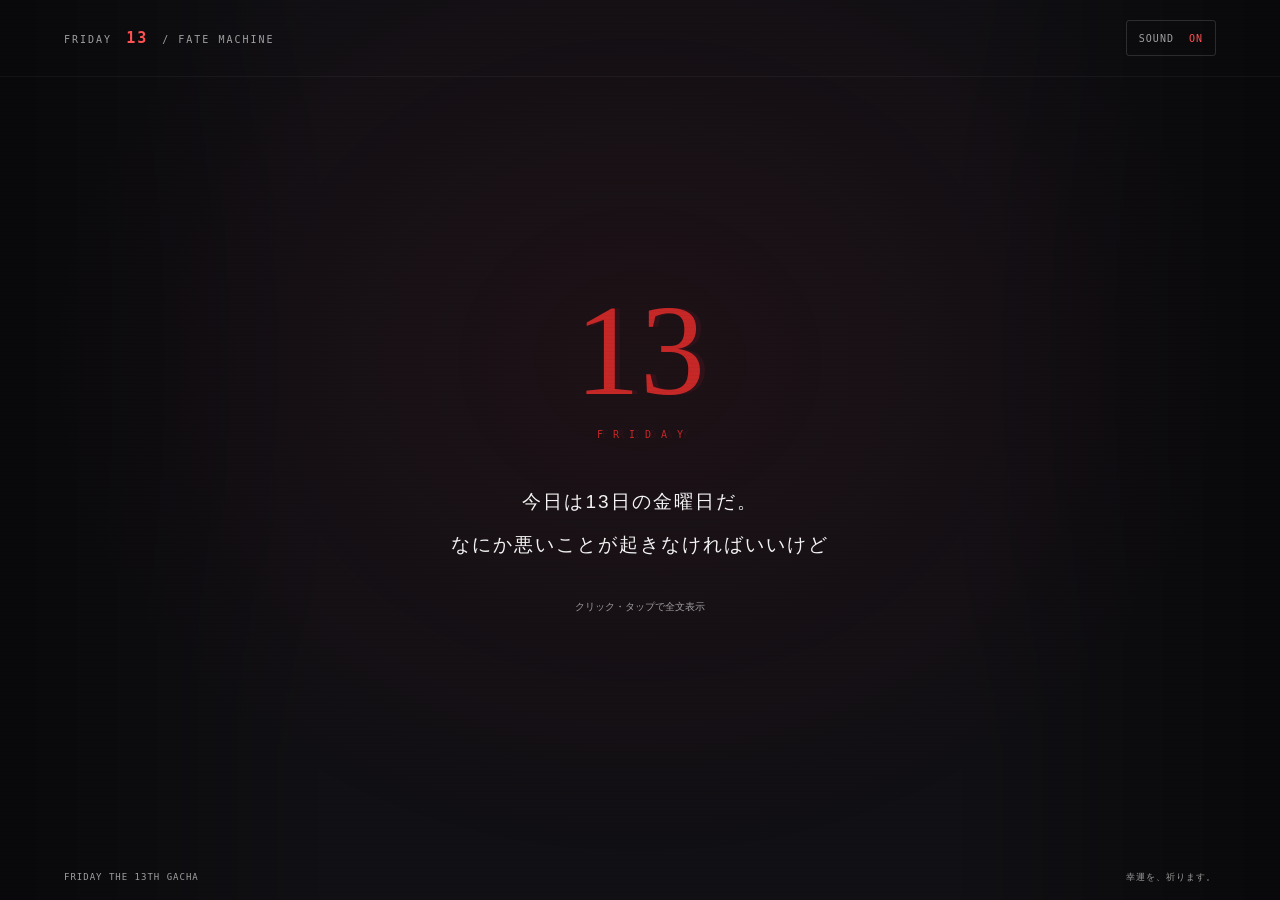
==== index.html @ c7c185b9 "Implement Friday the 13th gacha game" ====
<!doctype html>
<html lang="ja">
<head>
  <meta charset="utf-8">
  <meta name="viewport" content="width=device-width, initial-scale=1">
  <meta name="theme-color" content="#111014">
  <meta name="description" content="今日は13日の金曜日。3つのスロットが決める、あなたの理不尽な運命。750通りのホラーガチャ。">
  <title>13日の金曜日ガチャ</title>
  <link rel="stylesheet" href="./style.css">
  <script src="./script.js" defer></script>
</head>
<body>
  <div class="ambient" aria-hidden="true"></div>
  <header class="topbar"><span class="brand">FRIDAY <b>13</b> / FATE MACHINE</span><button id="sound" class="sound" aria-pressed="true" aria-label="音声をオフにする">SOUND <span>ON</span></button></header>
  <main>
    <section id="intro" class="intro" aria-label="導入">
      <div class="date-mark" aria-hidden="true">13<span>FRIDAY</span></div>
      <p id="intro-text" aria-live="polite"></p>
      <p class="intro-hint">クリック・タップで全文表示</p>
      <button id="next" class="primary" hidden>次へ <span aria-hidden="true">→</span></button>
    </section>
    <section id="game" hidden aria-label="運命のスロット">
      <div class="heading"><p class="eyebrow"><span class="signal"></span> THE UNLUCKIEST DAY OF YOUR LIFE</p><h1>13日の金曜日<span>ガチャ</span></h1><p class="subtitle">悪い予感ほど、よく当たる。</p></div>
      <div class="machine">
        <div class="machine-top"><span>FATE SELECTOR</span><span>NO. 013 <i aria-hidden="true">●</i></span></div>
        <div class="slots" aria-label="抽選スロット">
          <div class="slot"><div class="slot-label"><span>01</span> 誰に</div><div class="window"><div class="reel">？？？</div></div><div class="slot-light"></div></div>
          <div class="slot"><div class="slot-label"><span>02</span> 何をされて</div><div class="window"><div class="reel">？？？</div></div><div class="slot-light"></div></div>
          <div class="slot"><div class="slot-label"><span>03</span> どうなる</div><div class="window"><div class="reel">？？？</div></div><div class="slot-light"></div></div>
        </div>
        <div class="machine-bottom"><span>750 POSSIBLE FATES</span><span>運命に、例外はない。</span></div>
      </div>
      <div class="controls"><p id="spin-status" role="status">心の準備は、できましたか。</p><button id="spin" class="primary">運命を決める <span aria-hidden="true">↗</span></button><button id="skip" class="secondary" hidden>スキップ →</button></div>
      <p class="fineprint">誰に × 何をされて × どうなる<br>あなたを待つ、750通りの理不尽。</p>
    </section>
    <section id="result" class="result" hidden aria-label="抽選結果">
      <p class="eyebrow">YOUR FATE HAS BEEN SEALED</p><p class="result-lead">あなたは……</p>
      <div id="result-text" class="result-text" role="status"><p id="subject"></p><p id="action"></p><p id="outcome"></p></div>
      <p class="result-caption">これも、13日の金曜日のせい。</p>
      <div class="result-controls"><button id="again" class="primary">もう一度回す <span aria-hidden="true">↻</span></button><div class="share-row"><button id="save" class="secondary">↓ 画像を保存</button><button id="share" class="secondary">Xで共有 ↗</button></div></div>
      <p class="fineprint">画像は保存してから、投稿に添付できます。</p>
      <div id="fallback" hidden><label for="share-copy">投稿文をコピーして共有してください</label><textarea id="share-copy" readonly rows="5"></textarea><button id="copy" class="secondary">投稿文をコピー</button></div>
      <div id="image-fallback" hidden><p>画像を長押し、または右クリックで保存できます。</p><img id="saved-image" alt="今回の運命の結果画像"></div>
      <p id="notice" role="status"></p>
    </section>
  </main>
  <footer><span>FRIDAY THE 13TH GACHA</span><span>幸運を、祈ります。</span></footer>
  <div id="effect" aria-hidden="true"></div><div id="particles" aria-hidden="true"></div>
</body>
</html>
---- style.css ----
@charset "UTF-8";
:root{color-scheme:dark;--bg:#111014;--panel:#241c24;--red:#c62828;--bright:#ff5252;--text:#f5f5f5;--muted:#a0a0a0}
*{box-sizing:border-box} [hidden]{display:none!important} body{margin:0;background:var(--bg);color:var(--text);font-family:"Noto Sans JP","Yu Gothic",Meiryo,sans-serif;min-height:100svh;display:flex;flex-direction:column;overflow-x:hidden}body:before{content:"";position:fixed;inset:0;pointer-events:none;z-index:5;background:repeating-linear-gradient(transparent 0 3px,#00000012 3px 4px);opacity:.4}.ambient{position:fixed;inset:0;z-index:-1;background:radial-gradient(ellipse at 50% 40%,#581a232f,transparent 65%),linear-gradient(90deg,#0007,transparent 25% 75%,#0007)}button{font:inherit;color:inherit;cursor:pointer;touch-action:manipulation;min-height:48px;border-radius:3px}button:focus-visible,textarea:focus-visible{outline:3px solid #81d4fa;outline-offset:5px}button:disabled{cursor:wait;opacity:.6}.topbar,footer{display:flex;align-items:center;justify-content:space-between;padding:20px 5vw;gap:12px;font:10px/1.5 monospace;letter-spacing:2px;color:var(--muted)}.topbar{border-bottom:1px solid #ffffff0c}.brand b{color:var(--bright);font-size:15px;margin:0 6px}.sound{border:1px solid #ffffff24;background:transparent;padding:0 12px;font:10px monospace;letter-spacing:1px;min-height:36px}.sound span{color:var(--bright);margin-left:8px}main{width:min(720px,calc(100% - 32px));margin:auto; padding:34px 0;position:relative}footer{font-size:9px;letter-spacing:1px;padding-top:16px;padding-bottom:16px}.heading{text-align:center;margin-bottom:30px}.eyebrow{font:10px/1.6 monospace;letter-spacing:3px;color:var(--bright)}.signal{display:inline-block;width:5px;height:5px;background:var(--bright);margin:0 8px 2px 0;box-shadow:0 0 12px var(--red)}h1{font-size:clamp(29px,6vw,49px);font-weight:900;letter-spacing:-2px;margin:16px 0 10px}h1 span{color:var(--bright);margin-left:10px}.subtitle{font-size:12px;letter-spacing:4px;color:#b9aeb6}.machine{position:relative;padding:20px 24px 16px;background:linear-gradient(145deg,#2e242c,#1c171e);border:1px solid #59404a;border-radius:9px;box-shadow:0 18px 60px #0008,inset 0 1px #ffffff16}.machine:before,.machine:after{content:"+";position:absolute;top:5px;font:12px monospace;color:#80616c}.machine:before{left:8px}.machine:after{right:8px}.machine-top,.machine-bottom{display:flex;justify-content:space-between;gap:12px;font:9px monospace;letter-spacing:2px;color:#ae929e}.machine-top{padding-bottom:20px}.machine-top i{color:var(--bright);font-style:normal;margin-left:9px}.machine-bottom{padding-top:18px;font-size:8px;letter-spacing:1px}.slots{display:grid;grid-template-columns:repeat(3,minmax(0,1fr));gap:12px}.slot-label{font-size:11px;color:#dbccd4;display:flex;gap:10px;align-items:center;margin-bottom:9px}.slot-label span{font:9px monospace;color:#a98391}.window{height:160px;background:linear-gradient(#08070b,#19131a 50%,#08070b);border:1px solid #6b414c;border-radius:3px;overflow:hidden;display:flex;align-items:center;justify-content:center;box-shadow:inset 0 12px 24px #0009;position:relative}.window:after{content:"";position:absolute;inset:0;pointer-events:none;background:linear-gradient(#0006,transparent 30% 70%,#0006)}.reel{text-align:center;font-size:clamp(15px,3.2vw,24px);font-weight:800;line-height:1.55;overflow-wrap:anywhere;width:100%;padding:8px;position:relative}.slot-light{width:24px;height:3px;background:#50303b;margin:12px auto 0;border-radius:4px}.slot.stopped .slot-light{background:var(--bright);box-shadow:0 0 12px #ff525280}.slot.stopped .window{animation:stop-flash .35s}.slot.stopped .reel{animation:bounce .3s}.slot.spinning .reel{animation:roll var(--speed,90ms) linear infinite;filter:blur(.6px)}.controls{text-align:center;margin-top:25px}.controls p{font-size:12px;color:#c1abb5;min-height:20px;letter-spacing:2px}.primary{width:min(100%,340px);background:linear-gradient(#ce3035,#a41d25);border:1px solid #ee595959;box-shadow:0 6px 25px #9c102329,inset 0 1px #ffffff24;padding:17px 24px;font-size:15px;font-weight:700;letter-spacing:3px;display:inline-flex;justify-content:space-between;align-items:center;gap:16px}.primary:hover{background:#df353d}.secondary{background:#ffffff04;border:1px solid #ffffff26;padding:12px 18px;font-size:12px;letter-spacing:1px}.secondary:hover{background:#ffffff0e}.fineprint{text-align:center;font-size:10px;line-height:1.9;letter-spacing:1px;color:var(--muted);margin:23px 0 0}.intro{text-align:center;padding:20px 0}.date-mark{font:130px/.9 Georgia,serif;color:#c62828;text-shadow:5px 0 #6e182940}.date-mark span{display:block;font:10px monospace;letter-spacing:10px;margin-top:20px;padding-left:10px}#intro-text{font-size:clamp(14px,3.4vw,19px);line-height:2.3;letter-spacing:2px;white-space:pre-line;min-height:110px;margin:40px 0 8px}.intro-hint{font-size:10px;color:#a0a0a0;margin-bottom:26px}.result{text-align:center;padding:15px 0}.result-lead{font-size:16px;letter-spacing:4px;margin:30px 0 20px}.result-text p{margin:8px 0;font-size:clamp(24px,5vw,36px);font-weight:700;overflow-wrap:anywhere}.result-text #outcome{font-size:clamp(35px,7.8vw,64px);font-weight:900;line-height:1.35;color:var(--bright);margin-top:15px}.result-caption{font-size:11px;color:var(--muted);letter-spacing:2px;margin:30px 0}.result-controls{max-width:340px;margin:auto}.share-row{display:flex;gap:10px;margin-top:12px}.share-row button{flex:1}.result[data-outcome="成仏"] #outcome{color:#81d4fa;text-shadow:0 0 35px #81d4fa50}.result[data-outcome="なぜか大丈夫だった"] #outcome{color:#66bb6a;font-size:clamp(27px,6vw,46px)}.aged main{filter:grayscale(1)}.aged #outcome{animation:fade-in 1s}.result[data-outcome="老衰"] #outcome{color:#d8d8d8}#effect,#particles{position:fixed;inset:0;pointer-events:none;z-index:10}#effect.death{background:#000;animation:veil .7s both}#effect.ascend{background:#a9e9ff;animation:flash .6s both}#effect.blast{background:#b31c28;animation:flash .35s both}#effect.alive{background:#66bb6a;animation:flash .45s both}body.shake main{animation:shake .4s}.particle{position:absolute;left:50%;top:50%;width:5px;height:5px;background:var(--particle-color);border-radius:50%;animation:particle .9s ease-out forwards;box-shadow:0 0 10px currentColor}#fallback,#image-fallback{margin:20px auto;max-width:420px;font-size:12px}textarea{display:block;width:100%;margin:12px 0;padding:12px;background:#211a22;color:white;border:1px solid #60434f}#saved-image{width:100%;height:auto}#notice{font-size:12px;color:#d3bec8}
@keyframes roll{from{transform:translateY(-70%);opacity:.4}to{transform:translateY(70%);opacity:.8}}@keyframes bounce{0%{transform:translateY(-15px)}60%{transform:translateY(5px)}100%{transform:translateY(0)}}@keyframes stop-flash{0%{box-shadow:inset 0 0 45px #ff525280}100%{box-shadow:inset 0 12px 24px #0009}}@keyframes veil{0%,15%{opacity:1}100%{opacity:0}}@keyframes flash{0%{opacity:.3}100%{opacity:0}}@keyframes fade-in{from{opacity:0}to{opacity:1}}@keyframes shake{0%,100%{transform:translate(0)}20%{transform:translate(-8px,4px)}40%{transform:translate(7px,-5px)}60%{transform:translate(-6px,-2px)}80%{transform:translate(5px,3px)}}@keyframes particle{to{transform:translate(var(--x),var(--y));opacity:0}}
@media(max-width:480px){.topbar{padding:12px 16px}.brand{font-size:8px;letter-spacing:1px}main{padding:24px 0}.heading{margin-bottom:24px}.eyebrow{font-size:8px;letter-spacing:1.5px}.machine{padding:20px 12px 14px}.slots{gap:7px}.slot-label{font-size:10px;gap:5px}.window{height:140px}.machine-bottom{font-size:7px;letter-spacing:.4px}.subtitle{letter-spacing:2px}footer{padding:14px 16px;font-size:8px}.result-lead{margin-top:20px}.date-mark{font-size:110px}}
@media(prefers-reduced-motion:reduce){*,*:before,*:after{animation:none!important;transition:none!important}.slot.spinning .reel{filter:none}#effect,#particles{display:none}}
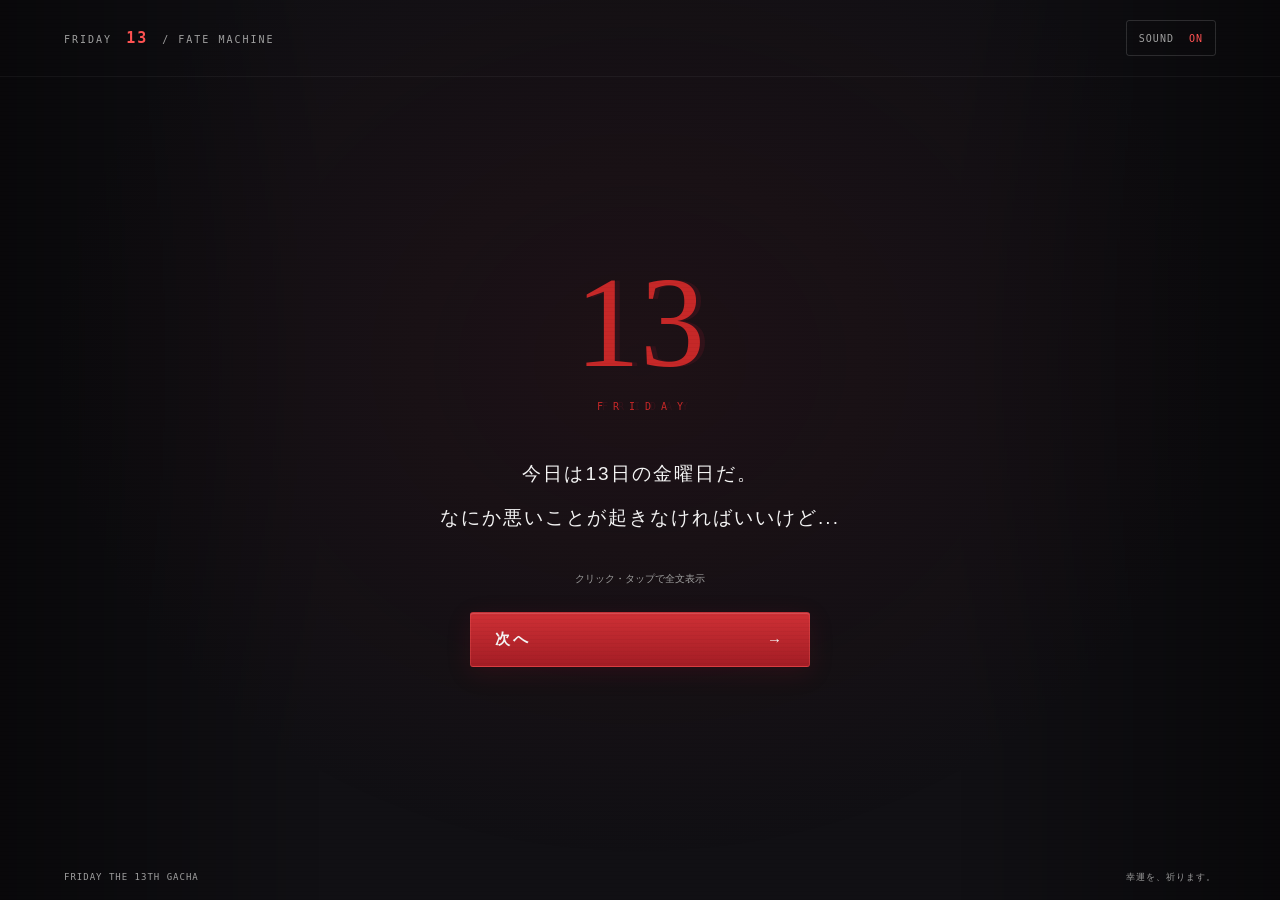
==== commit 199ddde5: "add icon" ====
--- a/index.html
+++ b/index.html
@@ -7,6 +7,7 @@
   <meta name="description" content="今日は13日の金曜日。3つのスロットが決める、あなたの理不尽な運命。750通りのホラーガチャ。">
   <title>13日の金曜日ガチャ</title>
   <link rel="stylesheet" href="./style.css">
+  <link rel="stylesheet" href="./icons.css">
   <script src="./script.js" defer></script>
 </head>
 <body>
@@ -35,6 +36,7 @@
     </section>
     <section id="result" class="result" hidden aria-label="抽選結果">
       <p class="eyebrow">YOUR FATE HAS BEEN SEALED</p><p class="result-lead">あなたは……</p>
+      <div id="result-icons" class="result-icons" aria-hidden="true"></div>
       <div id="result-text" class="result-text" role="status"><p id="subject"></p><p id="action"></p><p id="outcome"></p></div>
       <p class="result-caption">これも、13日の金曜日のせい。</p>
       <div class="result-controls"><button id="again" class="primary">もう一度回す <span aria-hidden="true">↻</span></button><div class="share-row"><button id="save" class="secondary">↓ 画像を保存</button><button id="share" class="secondary">Xで共有 ↗</button></div></div>
--- a/icons.css
+++ b/icons.css
@@ -0,0 +1,27 @@
+/* SVG artwork lives in icon/*.svg; CSS controls only sizing and motion. */
+.fate-icon { display:inline-block; width:64px; height:64px; flex:none; object-fit:contain; vertical-align:middle; }
+.reel { display:flex; flex-direction:column; align-items:center; justify-content:center; gap:10px; }
+.reel-label { display:flex; align-items:center; justify-content:center; min-height:3.1em; line-height:1.5; width:100%; font-size:clamp(13px,2.8vw,20px); }
+.window { height:190px; }
+.result-icons { display:flex; justify-content:center; gap:28px; margin:16px 0 20px; }
+.result-icons .fate-icon { width:76px; height:76px; filter:drop-shadow(0 0 12px #ffffff12); }
+.slot.stopped .fate-icon { animation:icon-stop .4s ease-out; }
+@keyframes icon-stop { 0% { filter:drop-shadow(0 0 10px #ff5252); opacity:.5; } 100% { filter:none; opacity:1; } }
+.result-icons .icon-death { animation:icon-death .65s both; }
+.result-icons .icon-old-age { animation:fade-in 1s both; }
+.result-icons .icon-ascended { animation:icon-rise .8s both; }
+.result-icons .icon-exploded { animation:bounce .4s both; }
+.result-icons .icon-survived { animation:bounce .5s both; }
+@keyframes icon-death { 0%,25% { opacity:0; } 100% { opacity:1; } }
+@keyframes icon-rise { from { transform:translateY(12px); opacity:0; } to { transform:translateY(0); opacity:1; } }
+@media(max-width:480px) {
+  .window { height:180px; }
+  .reel { padding:5px; gap:7px; }
+  .result-icons { gap:20px; }
+  .result-icons .fate-icon { width:64px; height:64px; }
+  .reel-label { font-size:13px; min-height:4.5em; }
+  .reel .fate-icon { width:56px; height:56px; }
+}
+@media(prefers-reduced-motion:reduce) {
+  .slot.stopped .fate-icon,.result-icons .fate-icon { animation:none!important; }
+}
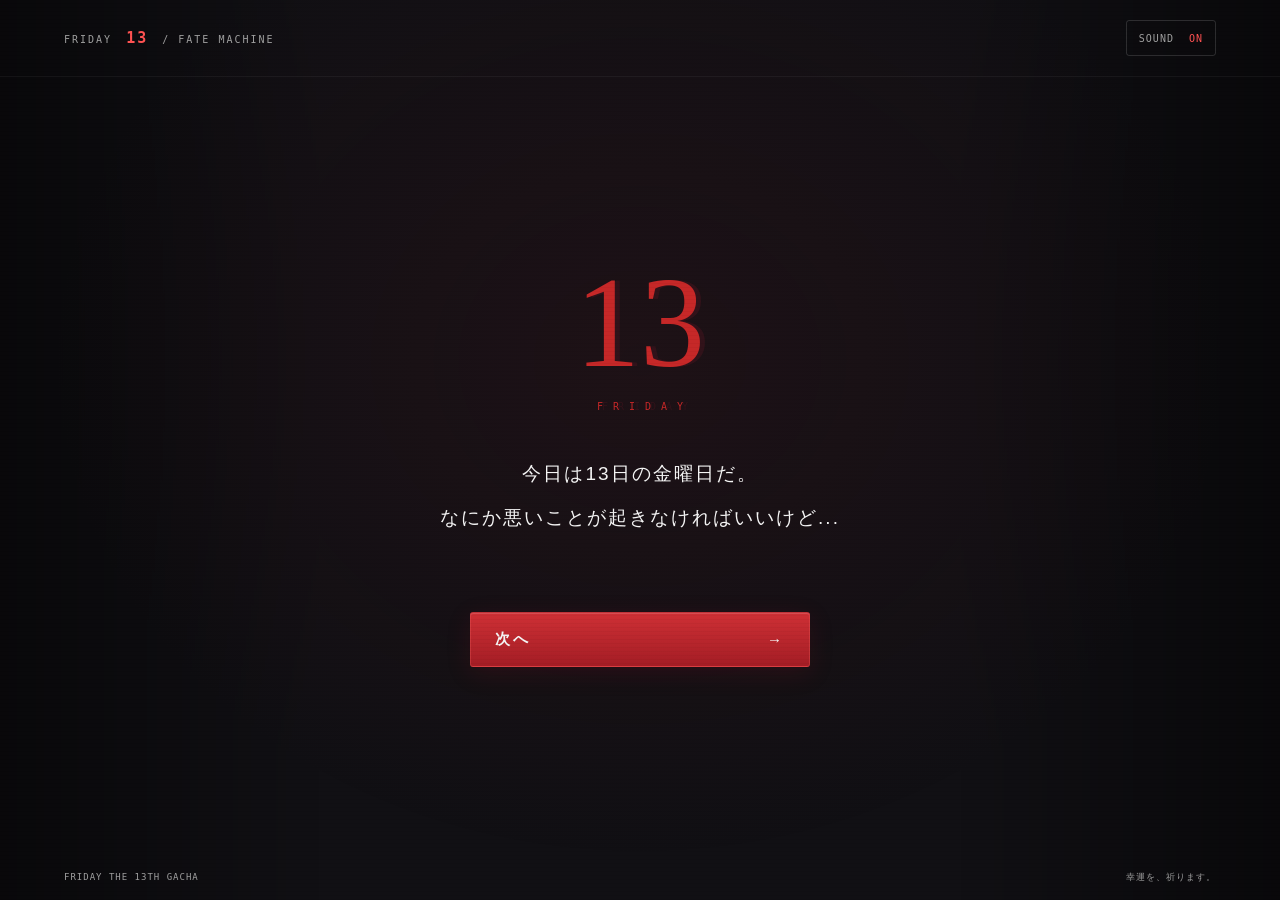
==== commit cfe3ea22: "fix bug" ====
--- a/index.html
+++ b/index.html
@@ -1,52 +1,292 @@
+
 <!doctype html>
 <html lang="ja">
+
 <head>
   <meta charset="utf-8">
   <meta name="viewport" content="width=device-width, initial-scale=1">
   <meta name="theme-color" content="#111014">
-  <meta name="description" content="今日は13日の金曜日。3つのスロットが決める、あなたの理不尽な運命。750通りのホラーガチャ。">
+  <meta
+    name="description"
+    content="今日は13日の金曜日。3つのスロットが決める、あなたの理不尽な運命。750通りのホラーガチャ。"
+  >
+
   <title>13日の金曜日ガチャ</title>
+
   <link rel="stylesheet" href="./style.css">
   <link rel="stylesheet" href="./icons.css">
   <script src="./script.js" defer></script>
 </head>
+
 <body>
   <div class="ambient" aria-hidden="true"></div>
-  <header class="topbar"><span class="brand">FRIDAY <b>13</b> / FATE MACHINE</span><button id="sound" class="sound" aria-pressed="true" aria-label="音声をオフにする">SOUND <span>ON</span></button></header>
+
+  <!-- ヘッダー -->
+  <header class="topbar">
+    <span class="brand">
+      FRIDAY <b>13</b> / FATE MACHINE
+    </span>
+
+    <button
+      id="sound"
+      class="sound"
+      aria-pressed="true"
+      aria-label="音声をオフにする"
+    >
+      SOUND <span>ON</span>
+    </button>
+  </header>
+
   <main>
+
+    <!-- 導入画面 -->
     <section id="intro" class="intro" aria-label="導入">
-      <div class="date-mark" aria-hidden="true">13<span>FRIDAY</span></div>
+      <div class="date-mark" aria-hidden="true">
+        13
+        <span>FRIDAY</span>
+      </div>
+
       <p id="intro-text" aria-live="polite"></p>
-      <p class="intro-hint">クリック・タップで全文表示</p>
-      <button id="next" class="primary" hidden>次へ <span aria-hidden="true">→</span></button>
+
+      <p class="intro-hint">
+        クリック・タップで全文表示
+      </p>
+
+      <button id="next" class="primary" hidden>
+        次へ
+        <span aria-hidden="true">→</span>
+      </button>
     </section>
+
+    <!-- ガチャ画面 -->
     <section id="game" hidden aria-label="運命のスロット">
-      <div class="heading"><p class="eyebrow"><span class="signal"></span> THE UNLUCKIEST DAY OF YOUR LIFE</p><h1>13日の金曜日<span>ガチャ</span></h1><p class="subtitle">悪い予感ほど、よく当たる。</p></div>
+
+      <!-- タイトル -->
+      <div class="heading">
+        <p class="eyebrow">
+          <span class="signal"></span>
+          THE UNLUCKIEST DAY OF YOUR LIFE
+        </p>
+
+        <h1>
+          13日の金曜日<span>ガチャ</span>
+        </h1>
+
+        <p class="subtitle">
+          悪い予感ほど、よく当たる。
+        </p>
+      </div>
+
+      <!-- スロットマシン -->
       <div class="machine">
-        <div class="machine-top"><span>FATE SELECTOR</span><span>NO. 013 <i aria-hidden="true">●</i></span></div>
+
+        <div class="machine-top">
+          <span>FATE SELECTOR</span>
+          <span>
+            NO. 013
+            <i aria-hidden="true">●</i>
+          </span>
+        </div>
+
         <div class="slots" aria-label="抽選スロット">
-          <div class="slot"><div class="slot-label"><span>01</span> 誰に</div><div class="window"><div class="reel">？？？</div></div><div class="slot-light"></div></div>
-          <div class="slot"><div class="slot-label"><span>02</span> 何をされて</div><div class="window"><div class="reel">？？？</div></div><div class="slot-light"></div></div>
-          <div class="slot"><div class="slot-label"><span>03</span> どうなる</div><div class="window"><div class="reel">？？？</div></div><div class="slot-light"></div></div>
-        </div>
-        <div class="machine-bottom"><span>750 POSSIBLE FATES</span><span>運命に、例外はない。</span></div>
-      </div>
-      <div class="controls"><p id="spin-status" role="status">心の準備は、できましたか。</p><button id="spin" class="primary">運命を決める <span aria-hidden="true">↗</span></button><button id="skip" class="secondary" hidden>スキップ →</button></div>
-      <p class="fineprint">誰に × 何をされて × どうなる<br>あなたを待つ、750通りの理不尽。</p>
+
+          <!-- スロット1：誰に -->
+          <div class="slot">
+            <div class="slot-label">
+              <span>01</span>
+              誰に
+            </div>
+
+            <div class="window">
+              <div class="reel">？？？</div>
+            </div>
+
+            <div class="slot-light"></div>
+          </div>
+
+          <!-- スロット2：何をされて -->
+          <div class="slot">
+            <div class="slot-label">
+              <span>02</span>
+              何をされて
+            </div>
+
+            <div class="window">
+              <div class="reel">？？？</div>
+            </div>
+
+            <div class="slot-light"></div>
+          </div>
+
+          <!-- スロット3：どうなる -->
+          <div class="slot">
+            <div class="slot-label">
+              <span>03</span>
+              どうなる
+            </div>
+
+            <div class="window">
+              <div class="reel">？？？</div>
+            </div>
+
+            <div class="slot-light"></div>
+          </div>
+
+        </div>
+
+        <div class="machine-bottom">
+          <span>750 POSSIBLE FATES</span>
+          <span>運命に、例外はない。</span>
+        </div>
+      </div>
+
+      <!-- ガチャ操作 -->
+      <div class="controls">
+        <p id="spin-status" role="status">
+          心の準備は、できましたか。
+        </p>
+
+        <button id="spin" class="primary">
+          運命を決める
+          <span aria-hidden="true">↗</span>
+        </button>
+
+        <button id="skip" class="secondary" hidden>
+          スキップ →
+        </button>
+      </div>
+
+      <p class="fineprint">
+        誰に × 何をされて × どうなる
+        <br>
+        あなたを待つ、750通りの理不尽。
+      </p>
+
     </section>
-    <section id="result" class="result" hidden aria-label="抽選結果">
-      <p class="eyebrow">YOUR FATE HAS BEEN SEALED</p><p class="result-lead">あなたは……</p>
-      <div id="result-icons" class="result-icons" aria-hidden="true"></div>
-      <div id="result-text" class="result-text" role="status"><p id="subject"></p><p id="action"></p><p id="outcome"></p></div>
-      <p class="result-caption">これも、13日の金曜日のせい。</p>
-      <div class="result-controls"><button id="again" class="primary">もう一度回す <span aria-hidden="true">↻</span></button><div class="share-row"><button id="save" class="secondary">↓ 画像を保存</button><button id="share" class="secondary">Xで共有 ↗</button></div></div>
-      <p class="fineprint">画像は保存してから、投稿に添付できます。</p>
-      <div id="fallback" hidden><label for="share-copy">投稿文をコピーして共有してください</label><textarea id="share-copy" readonly rows="5"></textarea><button id="copy" class="secondary">投稿文をコピー</button></div>
-      <div id="image-fallback" hidden><p>画像を長押し、または右クリックで保存できます。</p><img id="saved-image" alt="今回の運命の結果画像"></div>
+
+    <!-- 結果画面 -->
+    <section
+      id="result"
+      class="result"
+      hidden
+      aria-label="抽選結果"
+    >
+
+      <p class="eyebrow">
+        YOUR FATE HAS BEEN SEALED
+      </p>
+
+      <p class="result-lead">
+        あなたは……
+      </p>
+
+      <!-- 結果アイコン -->
+      <div
+        id="result-icons"
+        class="result-icons"
+        aria-hidden="true"
+      ></div>
+
+      <!-- 結果テキスト -->
+      <div
+        id="result-text"
+        class="result-text"
+        role="status"
+      >
+        <p id="subject"></p>
+        <p id="action"></p>
+        <p id="outcome"></p>
+      </div>
+
+      <p class="result-caption">
+        これも、13日の金曜日のせい。
+      </p>
+
+      <!-- 結果画面の操作 -->
+      <div class="result-controls">
+
+        <button id="share" class="primary">
+          結果をシェアする ↗
+        </button>
+
+        <div class="share-row">
+          <button id="again" class="secondary">
+            ↻ もう一度回す
+          </button>
+
+          <button id="save" class="secondary">
+            ↓ 画像を保存
+          </button>
+        </div>
+
+      </div>
+
+      <!-- 共有方法の選択 -->
+      <div id="share-options" hidden>
+
+        <p id="share-guide"></p>
+
+        <div class="share-row">
+          <button id="share-x" class="secondary">
+            Xで投稿する ↗
+          </button>
+
+          <button id="share-copy-open" class="secondary">
+            投稿文をコピー
+          </button>
+        </div>
+
+      </div>
+
+      <!-- 投稿文コピーの代替UI -->
+      <div id="fallback" hidden>
+
+        <label for="share-copy">
+          投稿文をコピーして共有してください
+        </label>
+
+        <textarea
+          id="share-copy"
+          readonly
+          rows="5"
+        ></textarea>
+
+        <button id="copy" class="secondary">
+          投稿文をコピー
+        </button>
+
+      </div>
+
+      <!-- 画像保存の代替UI -->
+      <div id="image-fallback" hidden>
+
+        <p>
+          画像を長押し、または右クリックで保存できます。
+        </p>
+
+        <img
+          id="saved-image"
+          alt="今回の運命の結果画像"
+        >
+
+      </div>
+
+      <!-- 通知メッセージ -->
       <p id="notice" role="status"></p>
+
     </section>
+
   </main>
-  <footer><span>FRIDAY THE 13TH GACHA</span><span>幸運を、祈ります。</span></footer>
-  <div id="effect" aria-hidden="true"></div><div id="particles" aria-hidden="true"></div>
+
+  <!-- フッター -->
+  <footer>
+    <span>FRIDAY THE 13TH GACHA</span>
+    <span>幸運を、祈ります。</span>
+  </footer>
+
+  <!-- 演出用要素 -->
+  <div id="effect" aria-hidden="true"></div>
+  <div id="particles" aria-hidden="true"></div>
+
 </body>
 </html>
--- a/style.css
+++ b/style.css
@@ -4,3 +4,15 @@
 @keyframes roll{from{transform:translateY(-70%);opacity:.4}to{transform:translateY(70%);opacity:.8}}@keyframes bounce{0%{transform:translateY(-15px)}60%{transform:translateY(5px)}100%{transform:translateY(0)}}@keyframes stop-flash{0%{box-shadow:inset 0 0 45px #ff525280}100%{box-shadow:inset 0 12px 24px #0009}}@keyframes veil{0%,15%{opacity:1}100%{opacity:0}}@keyframes flash{0%{opacity:.3}100%{opacity:0}}@keyframes fade-in{from{opacity:0}to{opacity:1}}@keyframes shake{0%,100%{transform:translate(0)}20%{transform:translate(-8px,4px)}40%{transform:translate(7px,-5px)}60%{transform:translate(-6px,-2px)}80%{transform:translate(5px,3px)}}@keyframes particle{to{transform:translate(var(--x),var(--y));opacity:0}}
 @media(max-width:480px){.topbar{padding:12px 16px}.brand{font-size:8px;letter-spacing:1px}main{padding:24px 0}.heading{margin-bottom:24px}.eyebrow{font-size:8px;letter-spacing:1.5px}.machine{padding:20px 12px 14px}.slots{gap:7px}.slot-label{font-size:10px;gap:5px}.window{height:140px}.machine-bottom{font-size:7px;letter-spacing:.4px}.subtitle{letter-spacing:2px}footer{padding:14px 16px;font-size:8px}.result-lead{margin-top:20px}.date-mark{font-size:110px}}
 @media(prefers-reduced-motion:reduce){*,*:before,*:after{animation:none!important;transition:none!important}.slot.spinning .reel{filter:none}#effect,#particles{display:none}}
+
+/* Result sharing: primary CTA first, with a clear non-native fallback. */
+.result-controls{max-width:420px}
+.result-controls .share-primary{width:100%;max-width:none;justify-content:center;gap:18px;font-size:16px;box-shadow:0 8px 32px #c6282840,inset 0 1px #ffffff30}
+.result-controls .share-primary:hover{box-shadow:0 9px 38px #c6282860}
+.result-controls .share-row{margin-top:12px}
+.result-controls .share-row .secondary{min-width:0;flex:1;padding:12px 8px}
+.share-options{max-width:420px;margin:18px auto 0;padding:18px;background:#241c24;border:1px solid #59404a;border-radius:6px;text-align:center}
+.share-options p{font-size:12px;line-height:1.8;color:#d3bec8;margin:0 0 14px}
+.share-option-buttons{display:flex;gap:10px;flex-wrap:wrap;justify-content:center}
+.share-option-buttons button{flex:1;min-width:145px}
+@media(max-width:480px){.result-controls .share-primary{font-size:15px}.share-options{padding:14px}.share-option-buttons{flex-direction:column}.share-option-buttons button{width:100%}}
